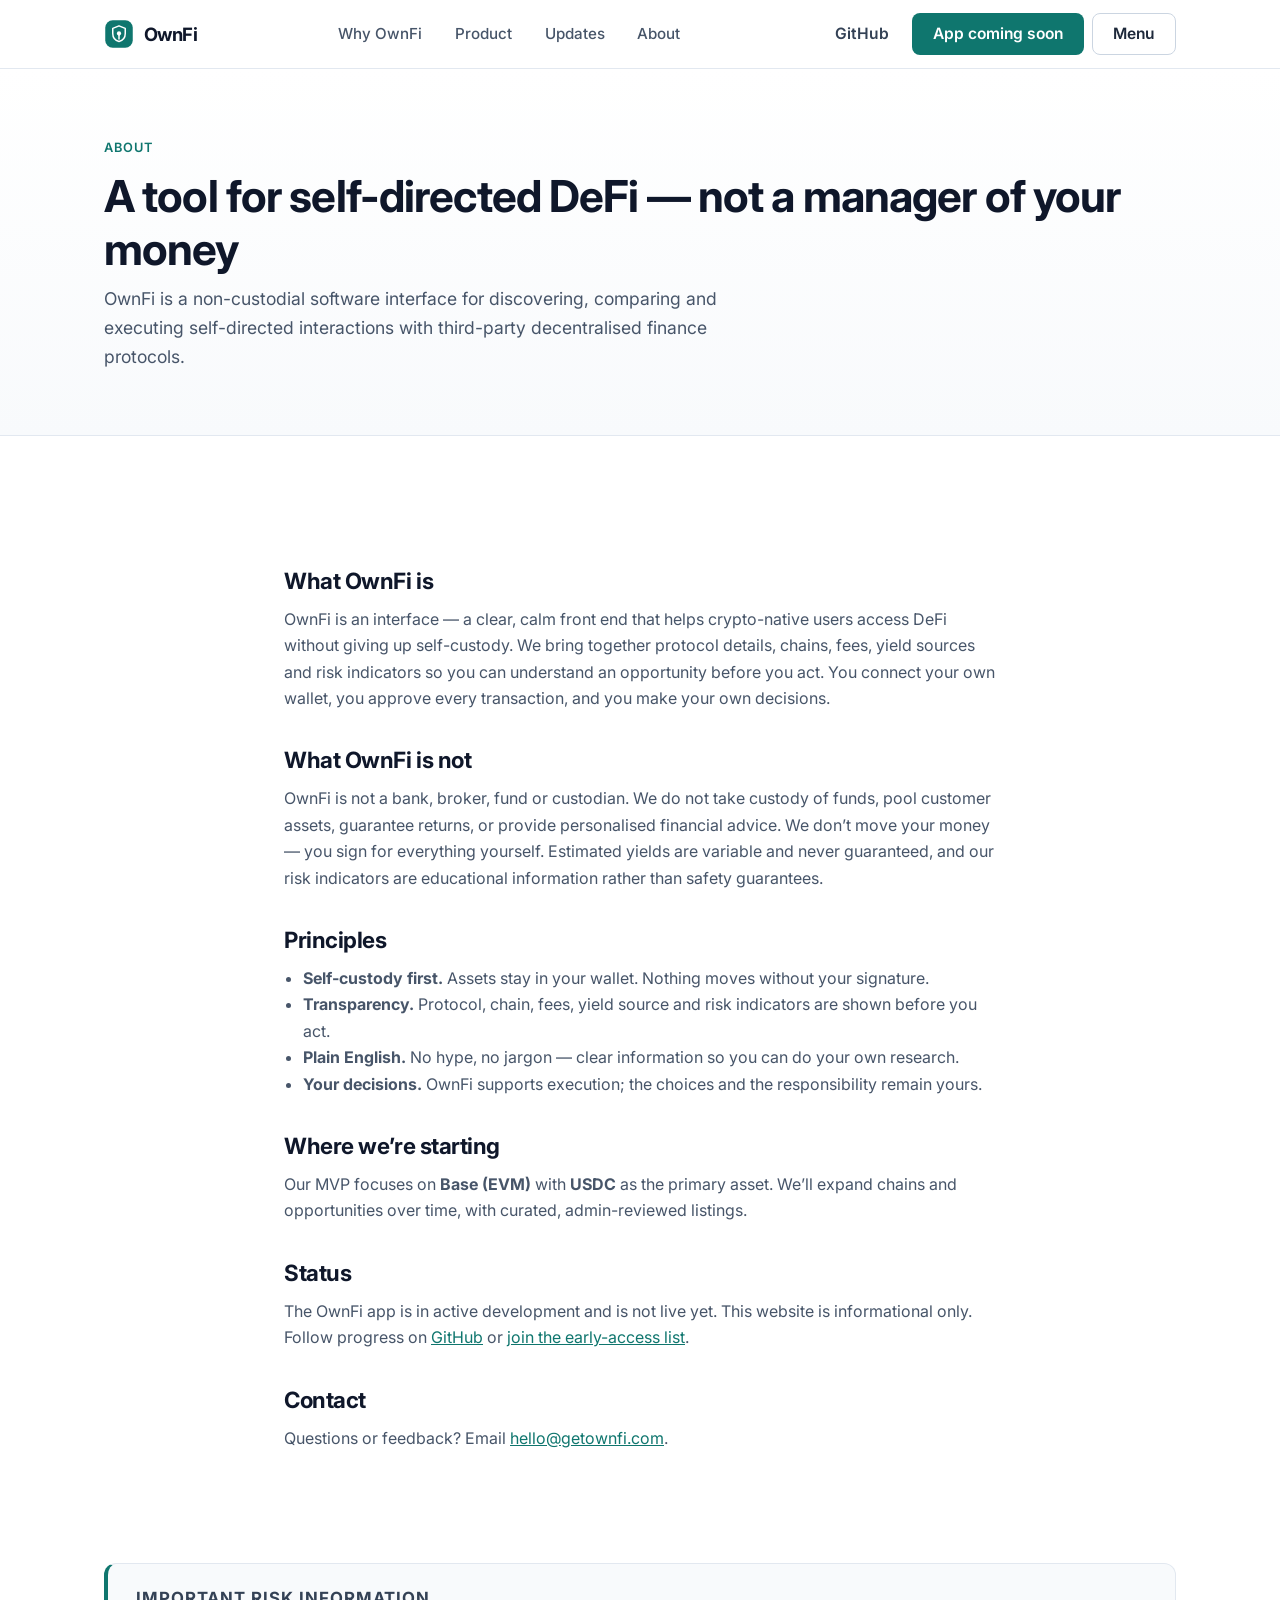
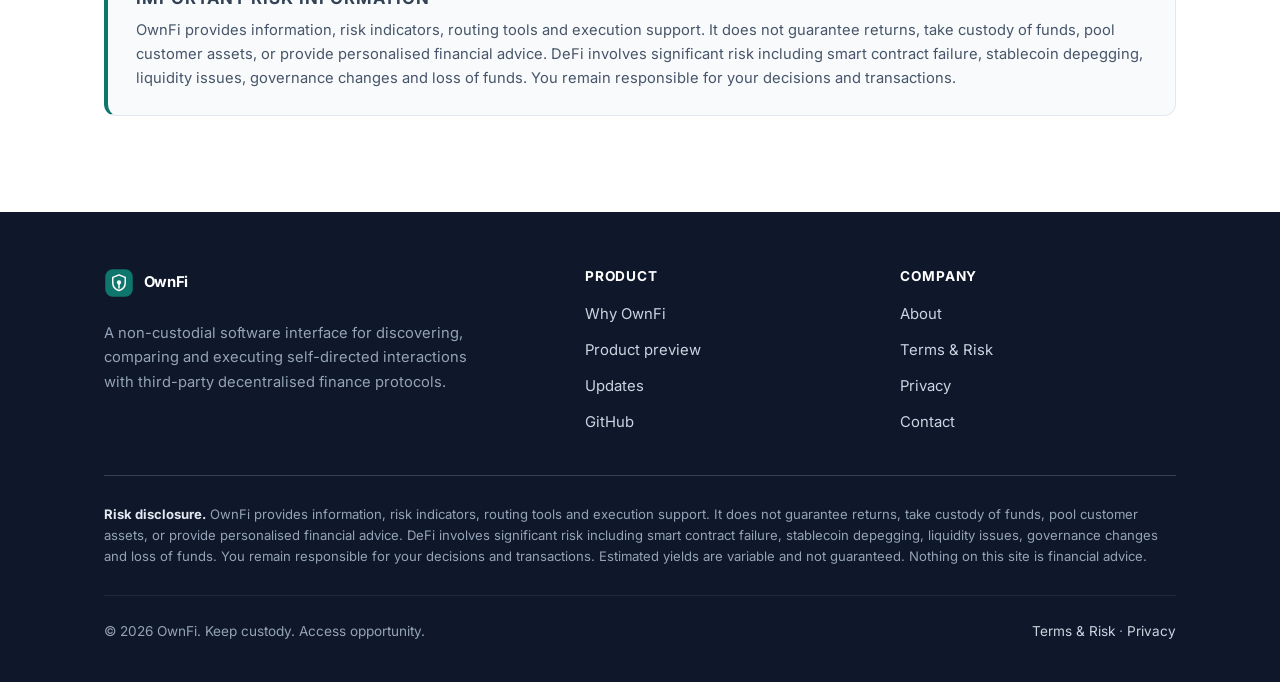
==== about.html @ 13d73ce5 "Add OwnFi static marketing site Static, dependency-free marketing site for GitHub Pages: Home, About" ====
<!doctype html>
<html lang="en">
  <head>
    <meta charset="utf-8" />
    <meta name="viewport" content="width=device-width, initial-scale=1" />
    <title>About — OwnFi</title>
    <meta
      name="description"
      content="OwnFi is a non-custodial interface for self-directed DeFi. Learn what we are building, what we are not, and the principles behind it."
    />
    <link rel="canonical" href="https://getownfi.com/about.html" />

    <link rel="icon" href="favicon.svg" type="image/svg+xml" />
    <link rel="apple-touch-icon" href="favicon.svg" />

    <meta property="og:type" content="website" />
    <meta property="og:site_name" content="OwnFi" />
    <meta property="og:title" content="About — OwnFi" />
    <meta
      property="og:description"
      content="A non-custodial interface for self-directed DeFi. Keep custody. Access opportunity."
    />
    <meta property="og:url" content="https://getownfi.com/about.html" />
    <meta property="og:image" content="https://getownfi.com/assets/img/og.svg" />
    <meta name="twitter:card" content="summary_large_image" />

    <link rel="preconnect" href="https://fonts.googleapis.com" />
    <link rel="preconnect" href="https://fonts.gstatic.com" crossorigin />
    <link
      href="https://fonts.googleapis.com/css2?family=Inter:wght@400;500;600;700&display=swap"
      rel="stylesheet"
    />
    <link rel="stylesheet" href="assets/css/styles.css" />
  </head>
  <body>
    <a class="skip-link" href="#main">Skip to content</a>

    <header class="site-header">
      <div class="container nav">
        <a class="brand" href="index.html" aria-label="OwnFi home">
          <img class="brand__mark" src="assets/img/logo.svg" alt="" width="30" height="30" />
          OwnFi
        </a>
        <nav aria-label="Primary">
          <ul class="nav__links" id="primary-nav">
            <li><a href="index.html#value">Why OwnFi</a></li>
            <li><a href="index.html#product">Product</a></li>
            <li><a href="index.html#updates">Updates</a></li>
            <li><a href="about.html" aria-current="page">About</a></li>
          </ul>
        </nav>
        <div class="nav__cta">
          <a class="btn btn--ghost" href="https://github.com/GetOwnFi" rel="noopener">GitHub</a>
          <a class="btn btn--primary" href="index.html#waitlist">App coming soon</a>
          <button
            class="btn btn--secondary nav-toggle"
            type="button"
            aria-expanded="false"
            aria-controls="primary-nav"
            aria-label="Toggle navigation menu"
          >
            Menu
          </button>
        </div>
      </div>
    </header>

    <main id="main">
      <section class="page-hero">
        <div class="container">
          <span class="eyebrow">About</span>
          <h1>A tool for self-directed DeFi — not a manager of your money</h1>
          <p>
            OwnFi is a non-custodial software interface for discovering, comparing and executing
            self-directed interactions with third-party decentralised finance protocols.
          </p>
        </div>
      </section>

      <section class="section">
        <div class="container prose">
          <h2>What OwnFi is</h2>
          <p>
            OwnFi is an interface — a clear, calm front end that helps crypto-native users access
            DeFi without giving up self-custody. We bring together protocol details, chains, fees,
            yield sources and risk indicators so you can understand an opportunity before you act.
            You connect your own wallet, you approve every transaction, and you make your own
            decisions.
          </p>

          <h2>What OwnFi is not</h2>
          <p>
            OwnFi is not a bank, broker, fund or custodian. We do not take custody of funds, pool
            customer assets, guarantee returns, or provide personalised financial advice. We don’t
            move your money — you sign for everything yourself. Estimated yields are variable and
            never guaranteed, and our risk indicators are educational information rather than safety
            guarantees.
          </p>

          <h2>Principles</h2>
          <ul>
            <li>
              <strong>Self-custody first.</strong> Assets stay in your wallet. Nothing moves without
              your signature.
            </li>
            <li>
              <strong>Transparency.</strong> Protocol, chain, fees, yield source and risk indicators
              are shown before you act.
            </li>
            <li>
              <strong>Plain English.</strong> No hype, no jargon — clear information so you can do
              your own research.
            </li>
            <li>
              <strong>Your decisions.</strong> OwnFi supports execution; the choices and the
              responsibility remain yours.
            </li>
          </ul>

          <h2>Where we’re starting</h2>
          <p>
            Our MVP focuses on <strong>Base (EVM)</strong> with <strong>USDC</strong> as the primary
            asset. We’ll expand chains and opportunities over time, with curated, admin-reviewed
            listings.
          </p>

          <h2>Status</h2>
          <p>
            The OwnFi app is in active development and is not live yet. This website is informational
            only. Follow progress on
            <a href="https://github.com/GetOwnFi" rel="noopener">GitHub</a> or
            <a href="index.html#waitlist">join the early-access list</a>.
          </p>

          <h2>Contact</h2>
          <p>
            Questions or feedback? Email
            <a href="mailto:hello@getownfi.com">hello@getownfi.com</a>.
          </p>
        </div>
      </section>

      <section class="section" style="padding-top: 0;">
        <div class="container">
          <div class="disclaimer">
            <h2>Important risk information</h2>
            <p>
              OwnFi provides information, risk indicators, routing tools and execution support. It
              does not guarantee returns, take custody of funds, pool customer assets, or provide
              personalised financial advice. DeFi involves significant risk including smart contract
              failure, stablecoin depegging, liquidity issues, governance changes and loss of funds.
              You remain responsible for your decisions and transactions.
            </p>
          </div>
        </div>
      </section>
    </main>

    <footer class="site-footer">
      <div class="container">
        <div class="footer__grid">
          <div class="footer__col footer__brand-col">
            <a class="brand" href="index.html" aria-label="OwnFi home">
              <img class="brand__mark" src="assets/img/logo.svg" alt="" width="30" height="30" />
              OwnFi
            </a>
            <p class="footer__about">
              A non-custodial software interface for discovering, comparing and executing
              self-directed interactions with third-party decentralised finance protocols.
            </p>
          </div>
          <div class="footer__col">
            <h4>Product</h4>
            <ul>
              <li><a href="index.html#value">Why OwnFi</a></li>
              <li><a href="index.html#product">Product preview</a></li>
              <li><a href="index.html#updates">Updates</a></li>
              <li><a href="https://github.com/GetOwnFi" rel="noopener">GitHub</a></li>
            </ul>
          </div>
          <div class="footer__col">
            <h4>Company</h4>
            <ul>
              <li><a href="about.html">About</a></li>
              <li><a href="terms.html">Terms &amp; Risk</a></li>
              <li><a href="privacy.html">Privacy</a></li>
              <li><a href="mailto:hello@getownfi.com">Contact</a></li>
            </ul>
          </div>
        </div>

        <p class="footer__disclaimer">
          <strong>Risk disclosure.</strong> OwnFi provides information, risk indicators, routing
          tools and execution support. It does not guarantee returns, take custody of funds, pool
          customer assets, or provide personalised financial advice. DeFi involves significant risk
          including smart contract failure, stablecoin depegging, liquidity issues, governance
          changes and loss of funds. You remain responsible for your decisions and transactions.
          Estimated yields are variable and not guaranteed. Nothing on this site is financial advice.
        </p>

        <div class="footer__bottom">
          <span>&copy; <span id="year">2026</span> OwnFi. Keep custody. Access opportunity.</span>
          <span>
            <a href="terms.html">Terms &amp; Risk</a> ·
            <a href="privacy.html">Privacy</a>
          </span>
        </div>
      </div>
    </footer>

    <script src="assets/js/main.js" defer></script>
  </body>
</html>
---- assets/css/styles.css ----
/* ==========================================================================
   OwnFi — marketing site styles
   Calm, trustworthy fintech. Slate/neutral palette + a single teal accent.
   ========================================================================== */

:root {
  /* Neutrals (slate) */
  --slate-50: #f8fafc;
  --slate-100: #f1f5f9;
  --slate-200: #e2e8f0;
  --slate-300: #cbd5e1;
  --slate-400: #94a3b8;
  --slate-500: #64748b;
  --slate-600: #475569;
  --slate-700: #334155;
  --slate-800: #1e293b;
  --slate-900: #0f172a;

  /* Accent (deep teal) */
  --accent-50: #ecfdf5;
  --accent-100: #d1fae5;
  --accent-500: #0f766e;
  --accent-600: #0d6a62;
  --accent-700: #0b554f;

  /* Semantic tokens */
  --bg: #ffffff;
  --bg-subtle: var(--slate-50);
  --surface: #ffffff;
  --border: var(--slate-200);
  --border-strong: var(--slate-300);
  --text: var(--slate-900);
  --text-muted: var(--slate-600);
  --text-subtle: var(--slate-500);
  --accent: var(--accent-500);
  --accent-hover: var(--accent-600);

  --radius-sm: 8px;
  --radius: 12px;
  --radius-lg: 18px;
  --shadow-sm: 0 1px 2px rgba(15, 23, 42, 0.04), 0 1px 3px rgba(15, 23, 42, 0.06);
  --shadow: 0 4px 12px rgba(15, 23, 42, 0.06), 0 2px 4px rgba(15, 23, 42, 0.04);
  --shadow-lg: 0 18px 40px rgba(15, 23, 42, 0.1);

  --maxw: 1120px;
  --font: "Inter", -apple-system, BlinkMacSystemFont, "Segoe UI", Roboto,
    Helvetica, Arial, sans-serif;
  --font-mono: ui-monospace, SFMono-Regular, "SF Mono", Menlo, Consolas,
    "Liberation Mono", monospace;
}

/* ---------- Reset ---------- */
*,
*::before,
*::after {
  box-sizing: border-box;
}

html {
  scroll-behavior: smooth;
  -webkit-text-size-adjust: 100%;
}

@media (prefers-reduced-motion: reduce) {
  html {
    scroll-behavior: auto;
  }
  * {
    animation-duration: 0.001ms !important;
    transition-duration: 0.001ms !important;
  }
}

body {
  margin: 0;
  font-family: var(--font);
  color: var(--text);
  background: var(--bg);
  line-height: 1.65;
  -webkit-font-smoothing: antialiased;
  text-rendering: optimizeLegibility;
}

img,
svg {
  display: block;
  max-width: 100%;
}

a {
  color: var(--accent);
  text-decoration: none;
}

a:hover {
  text-decoration: underline;
}

h1,
h2,
h3,
h4 {
  line-height: 1.2;
  letter-spacing: -0.02em;
  color: var(--slate-900);
  margin: 0 0 0.5em;
  font-weight: 700;
}

p {
  margin: 0 0 1rem;
}

ul,
ol {
  margin: 0 0 1rem;
  padding-left: 1.2rem;
}

/* ---------- Accessibility helpers ---------- */
:focus-visible {
  outline: 3px solid var(--accent);
  outline-offset: 2px;
  border-radius: 4px;
}

.skip-link {
  position: absolute;
  left: -9999px;
  top: 0;
  background: var(--slate-900);
  color: #fff;
  padding: 0.75rem 1rem;
  border-radius: 0 0 var(--radius-sm) 0;
  z-index: 100;
}

.skip-link:focus {
  left: 0;
}

.visually-hidden {
  position: absolute;
  width: 1px;
  height: 1px;
  padding: 0;
  margin: -1px;
  overflow: hidden;
  clip: rect(0, 0, 0, 0);
  white-space: nowrap;
  border: 0;
}

/* ---------- Layout ---------- */
.container {
  width: 100%;
  max-width: var(--maxw);
  margin-inline: auto;
  padding-inline: 1.5rem;
}

.section {
  padding-block: clamp(3.5rem, 8vw, 6rem);
}

.section--subtle {
  background: var(--bg-subtle);
  border-block: 1px solid var(--border);
}

.section__head {
  max-width: 640px;
  margin-bottom: 2.5rem;
}

.section__head.center {
  margin-inline: auto;
  text-align: center;
}

.eyebrow {
  display: inline-block;
  font-size: 0.8rem;
  font-weight: 600;
  letter-spacing: 0.08em;
  text-transform: uppercase;
  color: var(--accent);
  margin-bottom: 0.75rem;
}

.section h2 {
  font-size: clamp(1.6rem, 3.5vw, 2.25rem);
}

.lead {
  font-size: 1.125rem;
  color: var(--text-muted);
}

/* ---------- Header / nav ---------- */
.site-header {
  position: sticky;
  top: 0;
  z-index: 50;
  background: rgba(255, 255, 255, 0.85);
  backdrop-filter: saturate(180%) blur(12px);
  border-bottom: 1px solid var(--border);
}

.nav {
  display: flex;
  align-items: center;
  justify-content: space-between;
  gap: 1rem;
  height: 68px;
}

.brand {
  display: inline-flex;
  align-items: center;
  gap: 0.6rem;
  font-weight: 700;
  font-size: 1.15rem;
  color: var(--slate-900);
  letter-spacing: -0.02em;
}

.brand:hover {
  text-decoration: none;
}

.brand__mark {
  width: 30px;
  height: 30px;
  flex: none;
}

.nav__links {
  display: flex;
  align-items: center;
  gap: 0.35rem;
  list-style: none;
  margin: 0;
  padding: 0;
}

.nav__links a {
  display: inline-block;
  padding: 0.5rem 0.85rem;
  border-radius: var(--radius-sm);
  color: var(--text-muted);
  font-weight: 500;
  font-size: 0.95rem;
}

.nav__links a:hover {
  color: var(--slate-900);
  background: var(--slate-100);
  text-decoration: none;
}

.nav__cta {
  display: flex;
  align-items: center;
  gap: 0.5rem;
}

.nav-toggle {
  display: none;
}

/* ---------- Buttons ---------- */
.btn {
  display: inline-flex;
  align-items: center;
  justify-content: center;
  gap: 0.5rem;
  font-family: inherit;
  font-weight: 600;
  font-size: 0.975rem;
  line-height: 1;
  padding: 0.75rem 1.25rem;
  border-radius: var(--radius-sm);
  border: 1px solid transparent;
  cursor: pointer;
  transition: background-color 0.15s ease, border-color 0.15s ease,
    color 0.15s ease, transform 0.05s ease;
  white-space: nowrap;
}

.btn:hover {
  text-decoration: none;
}

.btn:active {
  transform: translateY(1px);
}

.btn--primary {
  background: var(--accent);
  color: #fff;
}

.btn--primary:hover {
  background: var(--accent-hover);
  color: #fff;
}

.btn--secondary {
  background: var(--surface);
  color: var(--slate-800);
  border-color: var(--border-strong);
}

.btn--secondary:hover {
  background: var(--slate-50);
  border-color: var(--slate-400);
}

.btn--ghost {
  background: transparent;
  color: var(--slate-700);
  padding-inline: 0.85rem;
}

.btn--ghost:hover {
  background: var(--slate-100);
}

.btn--lg {
  padding: 0.9rem 1.6rem;
  font-size: 1.05rem;
}

/* ---------- Hero ---------- */
.hero {
  position: relative;
  padding-block: clamp(3.5rem, 9vw, 6.5rem);
  background: radial-gradient(
      1200px 500px at 75% -10%,
      var(--accent-50),
      transparent 60%
    ),
    linear-gradient(180deg, #ffffff 0%, var(--slate-50) 100%);
  border-bottom: 1px solid var(--border);
}

.hero__grid {
  display: grid;
  grid-template-columns: 1.05fr 0.95fr;
  gap: clamp(2rem, 5vw, 4rem);
  align-items: center;
}

.hero__badge {
  display: inline-flex;
  align-items: center;
  gap: 0.5rem;
  background: var(--surface);
  border: 1px solid var(--border);
  color: var(--text-muted);
  font-size: 0.85rem;
  font-weight: 500;
  padding: 0.4rem 0.85rem;
  border-radius: 999px;
  box-shadow: var(--shadow-sm);
  margin-bottom: 1.5rem;
}

.hero__badge .dot {
  width: 8px;
  height: 8px;
  border-radius: 50%;
  background: var(--accent);
  flex: none;
}

.hero h1 {
  font-size: clamp(2.1rem, 5.2vw, 3.4rem);
  margin-bottom: 1.1rem;
}

.hero__sub {
  font-size: 1.18rem;
  color: var(--text-muted);
  max-width: 38ch;
  margin-bottom: 2rem;
}

.hero__actions {
  display: flex;
  flex-wrap: wrap;
  gap: 0.85rem;
  margin-bottom: 1.25rem;
}

.hero__note {
  font-size: 0.9rem;
  color: var(--text-subtle);
  margin: 0;
}

/* ---------- Mock app preview (hero) ---------- */
.mock {
  background: var(--surface);
  border: 1px solid var(--border);
  border-radius: var(--radius-lg);
  box-shadow: var(--shadow-lg);
  overflow: hidden;
}

.mock__bar {
  display: flex;
  align-items: center;
  gap: 0.4rem;
  padding: 0.75rem 1rem;
  background: var(--slate-50);
  border-bottom: 1px solid var(--border);
}

.mock__bar span {
  width: 11px;
  height: 11px;
  border-radius: 50%;
  background: var(--slate-300);
}

.mock__bar .mock__url {
  width: auto;
  height: auto;
  background: var(--surface);
  border: 1px solid var(--border);
  border-radius: 6px;
  padding: 0.2rem 0.7rem;
  margin-left: 0.6rem;
  font-size: 0.78rem;
  color: var(--text-subtle);
  font-family: var(--font-mono);
}

.mock__body {
  padding: 1.25rem;
}

.mock__row {
  display: flex;
  align-items: center;
  justify-content: space-between;
  gap: 1rem;
  margin-bottom: 1rem;
}

.mock__title {
  font-size: 0.8rem;
  font-weight: 600;
  text-transform: uppercase;
  letter-spacing: 0.06em;
  color: var(--text-subtle);
}

.mock__balance {
  font-size: 1.85rem;
  font-weight: 700;
  letter-spacing: -0.02em;
}

.mock__pill {
  font-size: 0.72rem;
  font-weight: 600;
  padding: 0.25rem 0.6rem;
  border-radius: 999px;
  background: var(--accent-50);
  color: var(--accent-700);
  border: 1px solid var(--accent-100);
}

.mock__list {
  list-style: none;
  margin: 0;
  padding: 0;
  display: grid;
  gap: 0.6rem;
}

.mock__item {
  display: flex;
  align-items: center;
  justify-content: space-between;
  gap: 0.75rem;
  padding: 0.75rem 0.85rem;
  border: 1px solid var(--border);
  border-radius: var(--radius-sm);
  background: var(--surface);
}

.mock__item-main {
  display: flex;
  align-items: center;
  gap: 0.7rem;
  min-width: 0;
}

.mock__token {
  width: 32px;
  height: 32px;
  border-radius: 50%;
  background: var(--slate-100);
  display: grid;
  place-items: center;
  font-size: 0.72rem;
  font-weight: 700;
  color: var(--slate-600);
  flex: none;
}

.mock__item-name {
  font-weight: 600;
  font-size: 0.92rem;
}

.mock__item-sub {
  font-size: 0.78rem;
  color: var(--text-subtle);
}

.mock__apy {
  text-align: right;
}

.mock__apy strong {
  display: block;
  font-size: 0.95rem;
  color: var(--accent-700);
}

.mock__apy span {
  font-size: 0.72rem;
  color: var(--text-subtle);
}

.risk-dots {
  display: inline-flex;
  gap: 3px;
  vertical-align: middle;
}

.risk-dots i {
  width: 6px;
  height: 6px;
  border-radius: 50%;
  background: var(--slate-300);
  display: inline-block;
}

.risk-dots[data-level="1"] i:nth-child(-n + 1),
.risk-dots[data-level="2"] i:nth-child(-n + 2),
.risk-dots[data-level="3"] i:nth-child(-n + 3) {
  background: var(--accent);
}

/* ---------- Cards / grids ---------- */
.grid {
  display: grid;
  gap: 1.25rem;
}

.grid--3 {
  grid-template-columns: repeat(3, 1fr);
}

.grid--2 {
  grid-template-columns: repeat(2, 1fr);
}

.card {
  background: var(--surface);
  border: 1px solid var(--border);
  border-radius: var(--radius);
  padding: 1.6rem;
  box-shadow: var(--shadow-sm);
  height: 100%;
}

.card h3 {
  font-size: 1.2rem;
  margin-bottom: 0.5rem;
}

.card p {
  color: var(--text-muted);
  margin: 0;
  font-size: 0.97rem;
}

.card__icon {
  width: 44px;
  height: 44px;
  border-radius: 10px;
  background: var(--accent-50);
  border: 1px solid var(--accent-100);
  color: var(--accent-700);
  display: grid;
  place-items: center;
  margin-bottom: 1.1rem;
}

.card__icon svg {
  width: 22px;
  height: 22px;
}

/* Feature (product preview) grid */
.feature {
  display: flex;
  gap: 1rem;
  padding: 1.4rem;
  background: var(--surface);
  border: 1px solid var(--border);
  border-radius: var(--radius);
  box-shadow: var(--shadow-sm);
}

.feature__num {
  font-family: var(--font-mono);
  font-size: 0.8rem;
  font-weight: 600;
  color: var(--accent-700);
  background: var(--accent-50);
  border: 1px solid var(--accent-100);
  border-radius: 8px;
  width: 34px;
  height: 34px;
  display: grid;
  place-items: center;
  flex: none;
}

.feature h3 {
  font-size: 1.05rem;
  margin-bottom: 0.3rem;
}

.feature p {
  margin: 0;
  font-size: 0.92rem;
  color: var(--text-muted);
}

/* Chips */
.chips {
  display: flex;
  flex-wrap: wrap;
  gap: 0.6rem;
  margin-top: 1.5rem;
}

.chip {
  display: inline-flex;
  align-items: center;
  gap: 0.45rem;
  font-size: 0.85rem;
  font-weight: 500;
  color: var(--text-muted);
  background: var(--surface);
  border: 1px solid var(--border);
  border-radius: 999px;
  padding: 0.4rem 0.85rem;
}

.chip strong {
  color: var(--slate-900);
}

/* ---------- Callout / waitlist ---------- */
.callout {
  background: var(--slate-900);
  color: var(--slate-100);
  border-radius: var(--radius-lg);
  padding: clamp(2rem, 5vw, 3.25rem);
  text-align: center;
}

.callout h2 {
  color: #fff;
}

.callout p {
  color: var(--slate-300);
  max-width: 52ch;
  margin-inline: auto;
}

.callout .hero__actions {
  justify-content: center;
  margin-top: 1.75rem;
  margin-bottom: 0;
}

.callout .btn--secondary {
  background: transparent;
  color: #fff;
  border-color: rgba(255, 255, 255, 0.3);
}

.callout .btn--secondary:hover {
  background: rgba(255, 255, 255, 0.08);
  border-color: rgba(255, 255, 255, 0.5);
}

.waitlist {
  display: flex;
  flex-wrap: wrap;
  gap: 0.6rem;
  justify-content: center;
  max-width: 460px;
  margin: 1.75rem auto 0;
}

.waitlist input[type="email"] {
  flex: 1 1 240px;
  min-width: 0;
  font-family: inherit;
  font-size: 1rem;
  padding: 0.8rem 1rem;
  border-radius: var(--radius-sm);
  border: 1px solid rgba(255, 255, 255, 0.25);
  background: rgba(255, 255, 255, 0.06);
  color: #fff;
}

.waitlist input[type="email"]::placeholder {
  color: var(--slate-400);
}

.waitlist input[type="email"]:focus-visible {
  outline-color: var(--accent-100);
  background: rgba(255, 255, 255, 0.12);
}

.waitlist .form-note {
  flex-basis: 100%;
  font-size: 0.8rem;
  color: var(--slate-400);
  margin: 0.25rem 0 0;
}

/* ---------- Disclaimer ---------- */
.disclaimer {
  border: 1px solid var(--border);
  border-left: 4px solid var(--accent);
  background: var(--bg-subtle);
  border-radius: var(--radius);
  padding: 1.5rem 1.75rem;
}

.disclaimer h2 {
  font-size: 1.05rem;
  text-transform: uppercase;
  letter-spacing: 0.06em;
  color: var(--slate-700);
  margin-bottom: 0.6rem;
}

.disclaimer p {
  font-size: 0.92rem;
  color: var(--text-muted);
  margin: 0;
}

/* ---------- Prose (legal / about pages) ---------- */
.page-hero {
  padding-block: clamp(2.5rem, 6vw, 4rem);
  background: linear-gradient(180deg, #ffffff 0%, var(--slate-50) 100%);
  border-bottom: 1px solid var(--border);
}

.page-hero h1 {
  font-size: clamp(1.9rem, 4.5vw, 2.75rem);
  margin-bottom: 0.5rem;
}

.page-hero p {
  color: var(--text-muted);
  font-size: 1.1rem;
  margin: 0;
  max-width: 60ch;
}

.prose {
  max-width: 760px;
}

.prose h2 {
  font-size: 1.4rem;
  margin-top: 2.25rem;
}

.prose h3 {
  font-size: 1.1rem;
  margin-top: 1.5rem;
}

.prose p,
.prose li {
  color: var(--text-muted);
}

.prose a {
  text-decoration: underline;
}

.meta-note {
  font-size: 0.9rem;
  color: var(--text-subtle);
  font-style: italic;
}

/* ---------- Footer ---------- */
.site-footer {
  background: var(--slate-900);
  color: var(--slate-300);
  padding-block: 3.5rem 2.5rem;
}

.footer__grid {
  display: grid;
  grid-template-columns: 1.6fr 1fr 1fr;
  gap: 2.5rem;
  margin-bottom: 2.5rem;
}

.site-footer .brand {
  color: #fff;
}

.footer__about {
  font-size: 0.92rem;
  color: var(--slate-400);
  max-width: 42ch;
  margin-top: 1rem;
}

.footer__col h4 {
  color: #fff;
  font-size: 0.85rem;
  text-transform: uppercase;
  letter-spacing: 0.06em;
  margin-bottom: 1rem;
}

.footer__col ul {
  list-style: none;
  margin: 0;
  padding: 0;
  display: grid;
  gap: 0.6rem;
}

.footer__col a {
  color: var(--slate-300);
  font-size: 0.93rem;
}

.footer__col a:hover {
  color: #fff;
}

.footer__disclaimer {
  border-top: 1px solid var(--slate-700);
  padding-top: 1.75rem;
  font-size: 0.82rem;
  color: var(--slate-400);
  line-height: 1.6;
}

.footer__disclaimer strong {
  color: var(--slate-200);
}

.footer__bottom {
  display: flex;
  flex-wrap: wrap;
  justify-content: space-between;
  gap: 1rem;
  align-items: center;
  margin-top: 1.75rem;
  padding-top: 1.5rem;
  border-top: 1px solid var(--slate-800);
  font-size: 0.85rem;
  color: var(--slate-400);
}

.footer__bottom a {
  color: var(--slate-300);
}

/* ---------- Responsive ---------- */
@media (max-width: 900px) {
  .hero__grid {
    grid-template-columns: 1fr;
  }
  .hero__media {
    order: -1;
    max-width: 480px;
  }
  .grid--3 {
    grid-template-columns: repeat(2, 1fr);
  }
  .footer__grid {
    grid-template-columns: 1fr 1fr;
  }
  .footer__brand-col {
    grid-column: 1 / -1;
  }
}

@media (max-width: 680px) {
  .nav__links,
  .nav__cta .btn--ghost {
    display: none;
  }
  .nav-toggle {
    display: inline-flex;
  }
  .nav__links.is-open {
    display: flex;
    position: absolute;
    top: 68px;
    left: 0;
    right: 0;
    flex-direction: column;
    align-items: stretch;
    gap: 0.25rem;
    background: var(--surface);
    border-bottom: 1px solid var(--border);
    padding: 0.75rem 1.5rem 1.25rem;
    box-shadow: var(--shadow);
  }
  .nav__links.is-open a {
    padding: 0.7rem 0.5rem;
  }
  .grid--3,
  .grid--2 {
    grid-template-columns: 1fr;
  }
  .footer__grid {
    grid-template-columns: 1fr;
    gap: 2rem;
  }
}
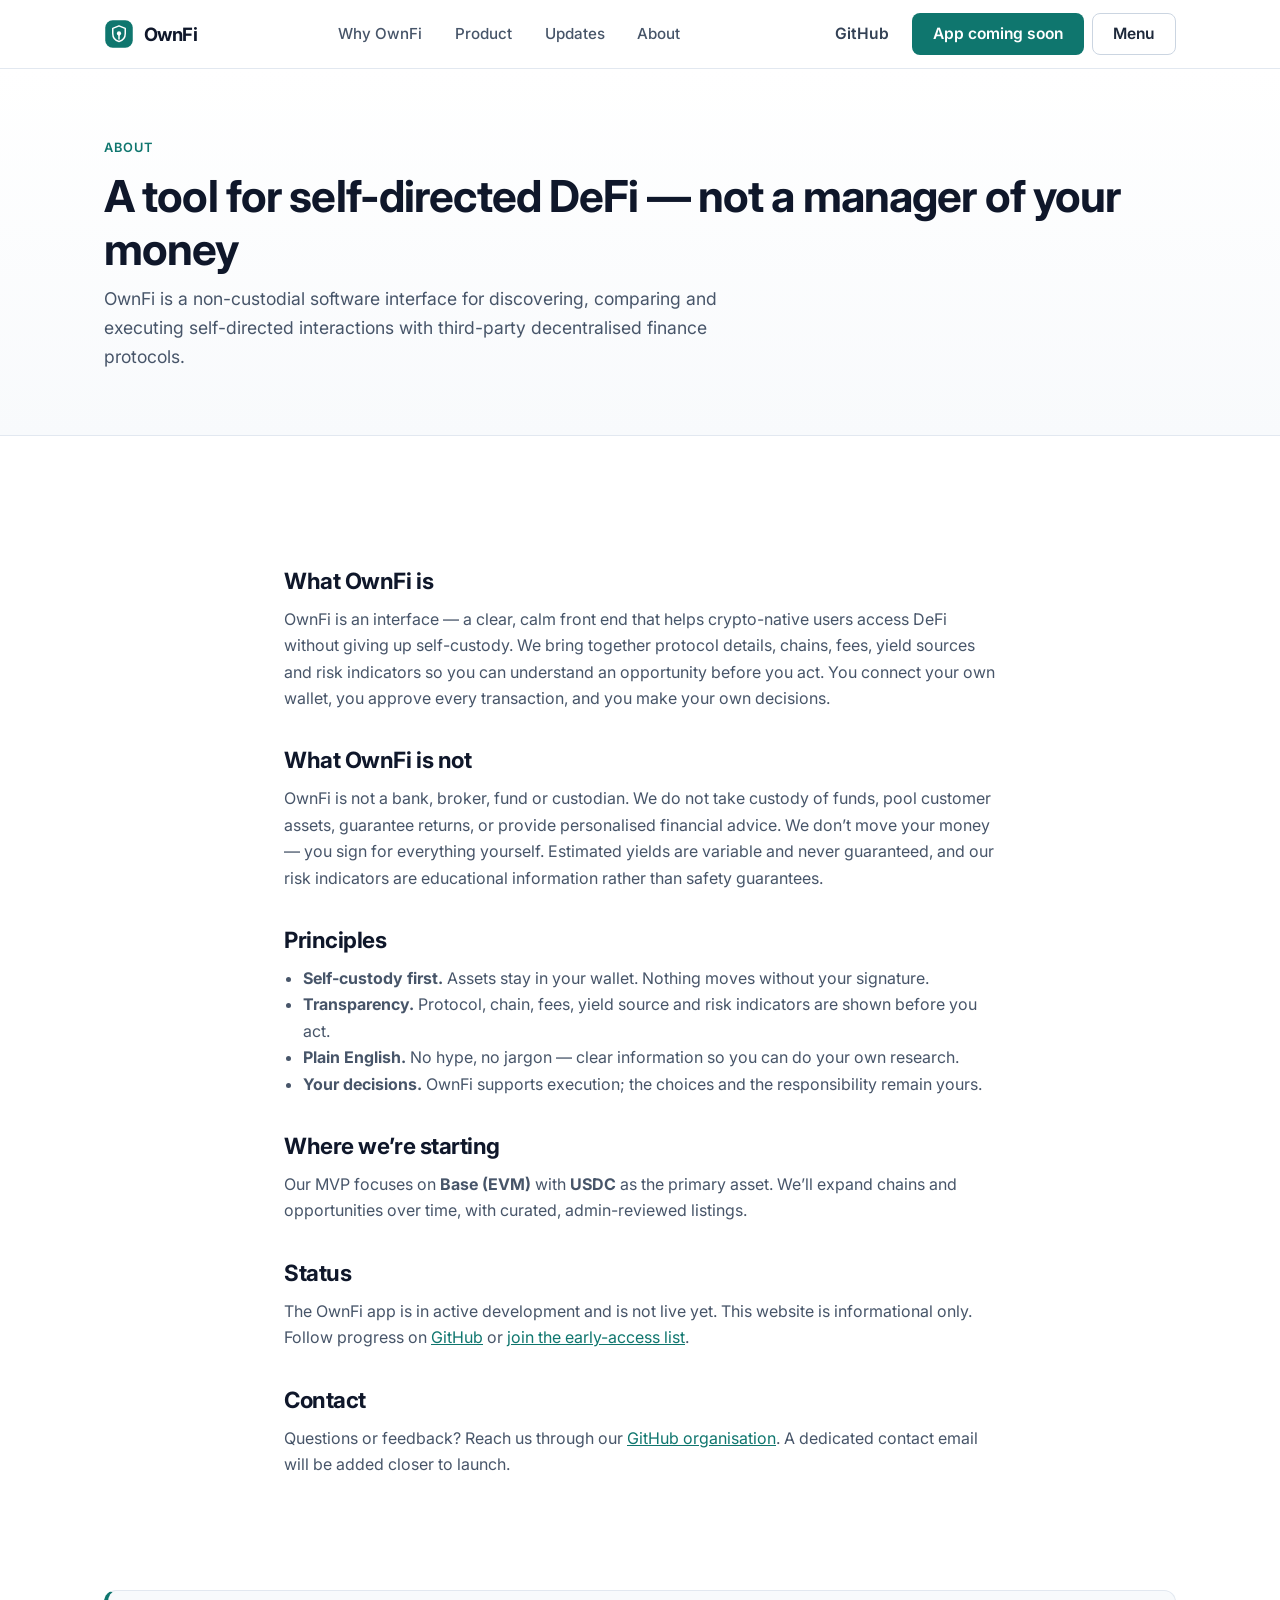
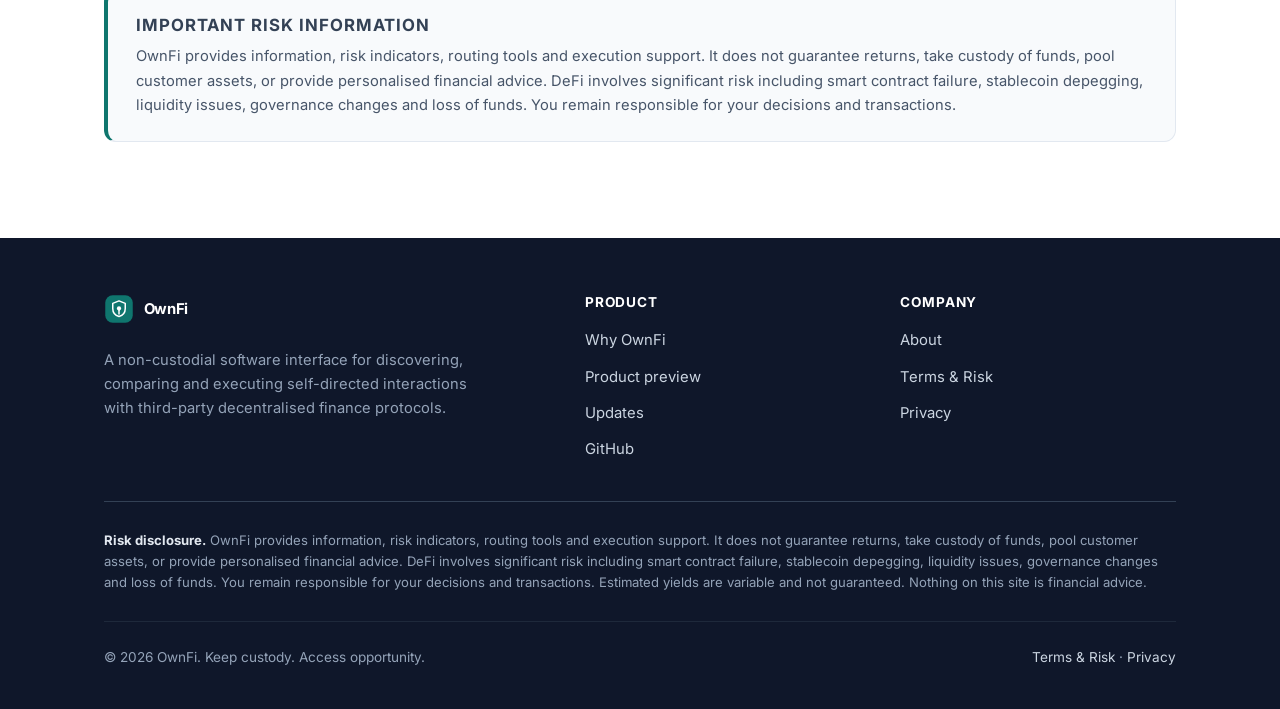
==== commit afba9ee0: "Remove contact email until forwarding is set up Email forwarding for hello@getownfi.com isn't config" ====
--- a/about.html
+++ b/about.html
@@ -134,8 +134,9 @@
 
           <h2>Contact</h2>
           <p>
-            Questions or feedback? Email
-            <a href="mailto:hello@getownfi.com">hello@getownfi.com</a>.
+            Questions or feedback? Reach us through our
+            <a href="https://github.com/GetOwnFi" rel="noopener">GitHub organisation</a>. A
+            dedicated contact email will be added closer to launch.
           </p>
         </div>
       </section>
@@ -184,7 +185,6 @@
               <li><a href="about.html">About</a></li>
               <li><a href="terms.html">Terms &amp; Risk</a></li>
               <li><a href="privacy.html">Privacy</a></li>
-              <li><a href="mailto:hello@getownfi.com">Contact</a></li>
             </ul>
           </div>
         </div>
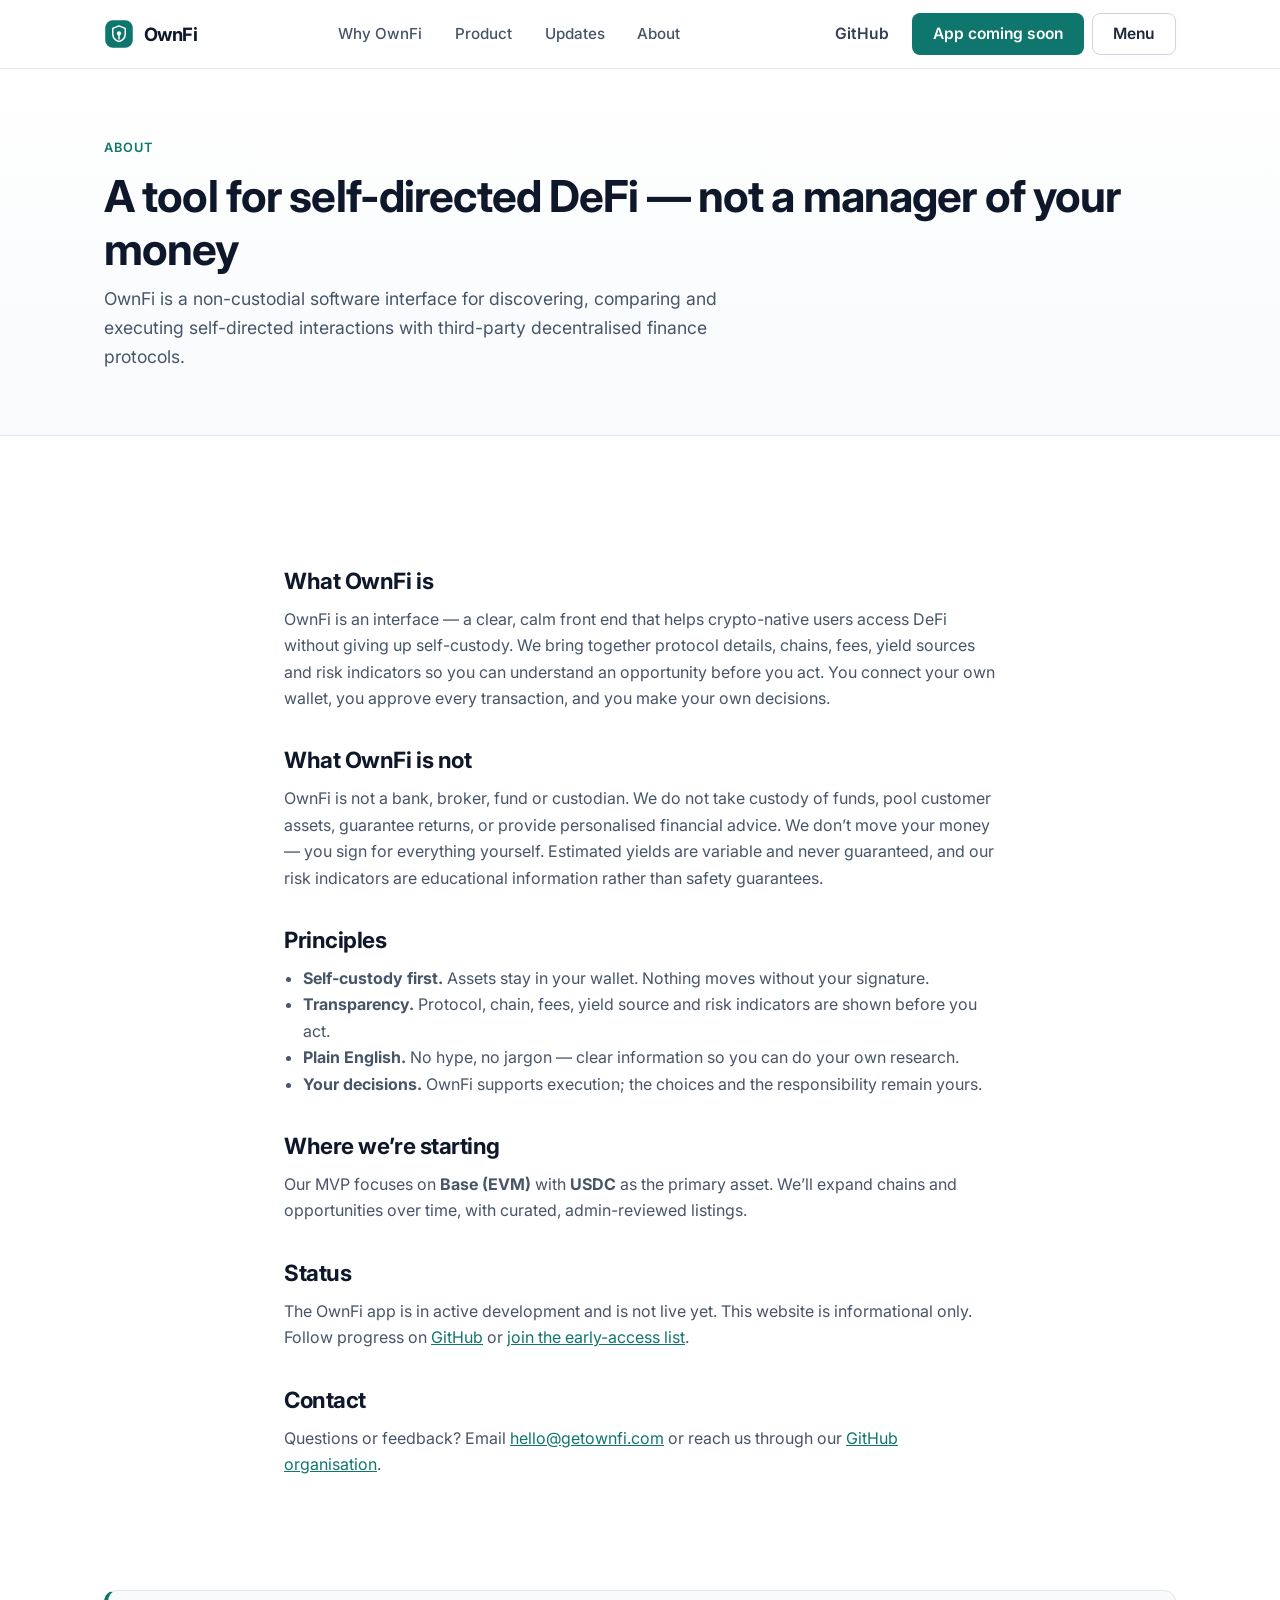
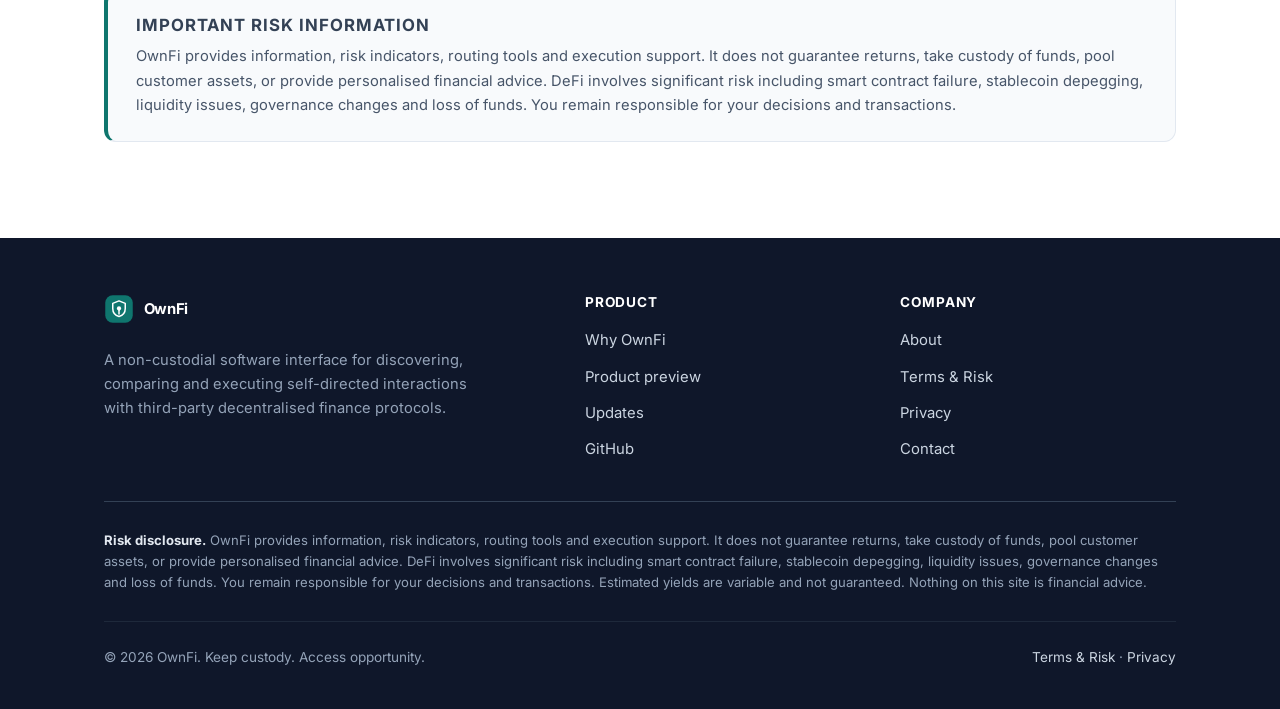
==== commit 4fcc37c1: "Use mailto links instead of a server-side signup form We have no mail server to send email from the " ====
--- a/about.html
+++ b/about.html
@@ -134,9 +134,9 @@
 
           <h2>Contact</h2>
           <p>
-            Questions or feedback? Reach us through our
-            <a href="https://github.com/GetOwnFi" rel="noopener">GitHub organisation</a>. A
-            dedicated contact email will be added closer to launch.
+            Questions or feedback? Email
+            <a href="mailto:hello@getownfi.com">hello@getownfi.com</a> or reach us through our
+            <a href="https://github.com/GetOwnFi" rel="noopener">GitHub organisation</a>.
           </p>
         </div>
       </section>
@@ -185,6 +185,7 @@
               <li><a href="about.html">About</a></li>
               <li><a href="terms.html">Terms &amp; Risk</a></li>
               <li><a href="privacy.html">Privacy</a></li>
+              <li><a href="mailto:hello@getownfi.com">Contact</a></li>
             </ul>
           </div>
         </div>
--- a/assets/css/styles.css
+++ b/assets/css/styles.css
@@ -707,43 +707,6 @@
   border-color: rgba(255, 255, 255, 0.5);
 }
 
-.waitlist {
-  display: flex;
-  flex-wrap: wrap;
-  gap: 0.6rem;
-  justify-content: center;
-  max-width: 460px;
-  margin: 1.75rem auto 0;
-}
-
-.waitlist input[type="email"] {
-  flex: 1 1 240px;
-  min-width: 0;
-  font-family: inherit;
-  font-size: 1rem;
-  padding: 0.8rem 1rem;
-  border-radius: var(--radius-sm);
-  border: 1px solid rgba(255, 255, 255, 0.25);
-  background: rgba(255, 255, 255, 0.06);
-  color: #fff;
-}
-
-.waitlist input[type="email"]::placeholder {
-  color: var(--slate-400);
-}
-
-.waitlist input[type="email"]:focus-visible {
-  outline-color: var(--accent-100);
-  background: rgba(255, 255, 255, 0.12);
-}
-
-.waitlist .form-note {
-  flex-basis: 100%;
-  font-size: 0.8rem;
-  color: var(--slate-400);
-  margin: 0.25rem 0 0;
-}
-
 /* ---------- Disclaimer ---------- */
 .disclaimer {
   border: 1px solid var(--border);
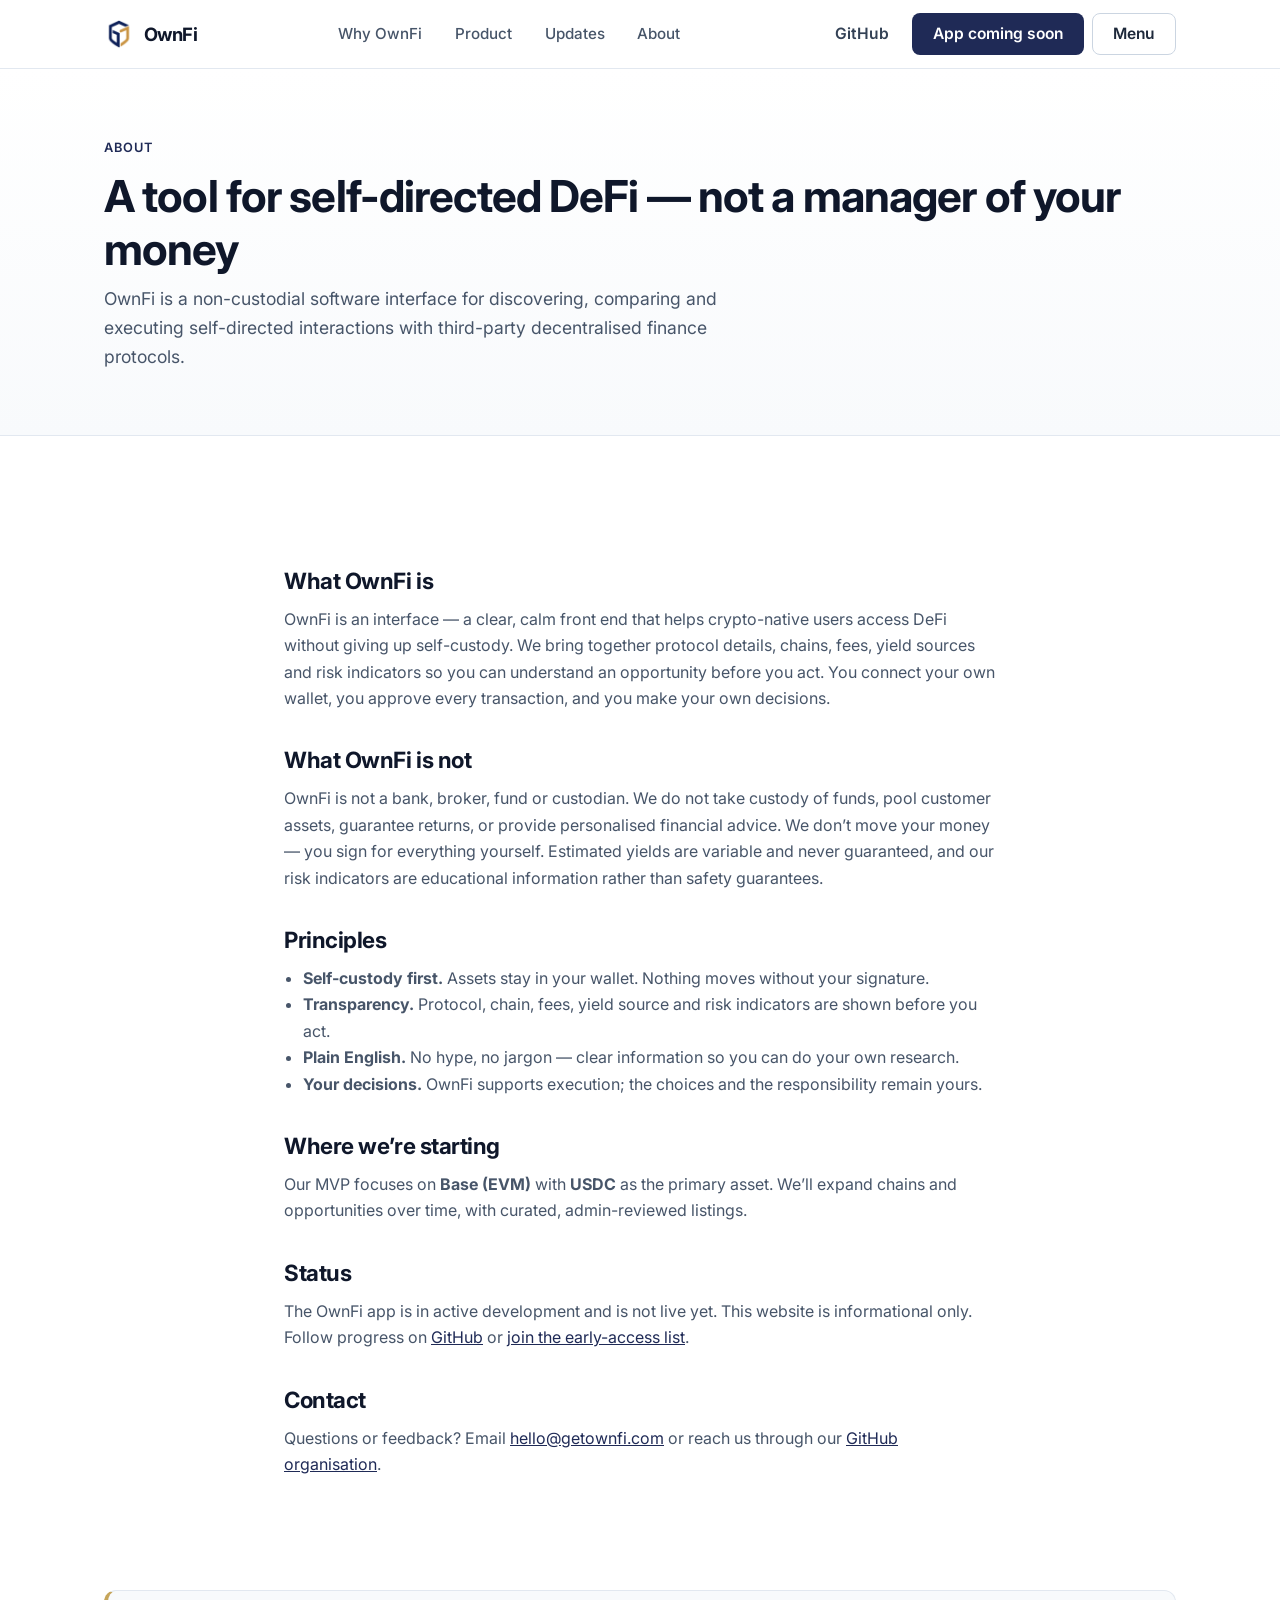
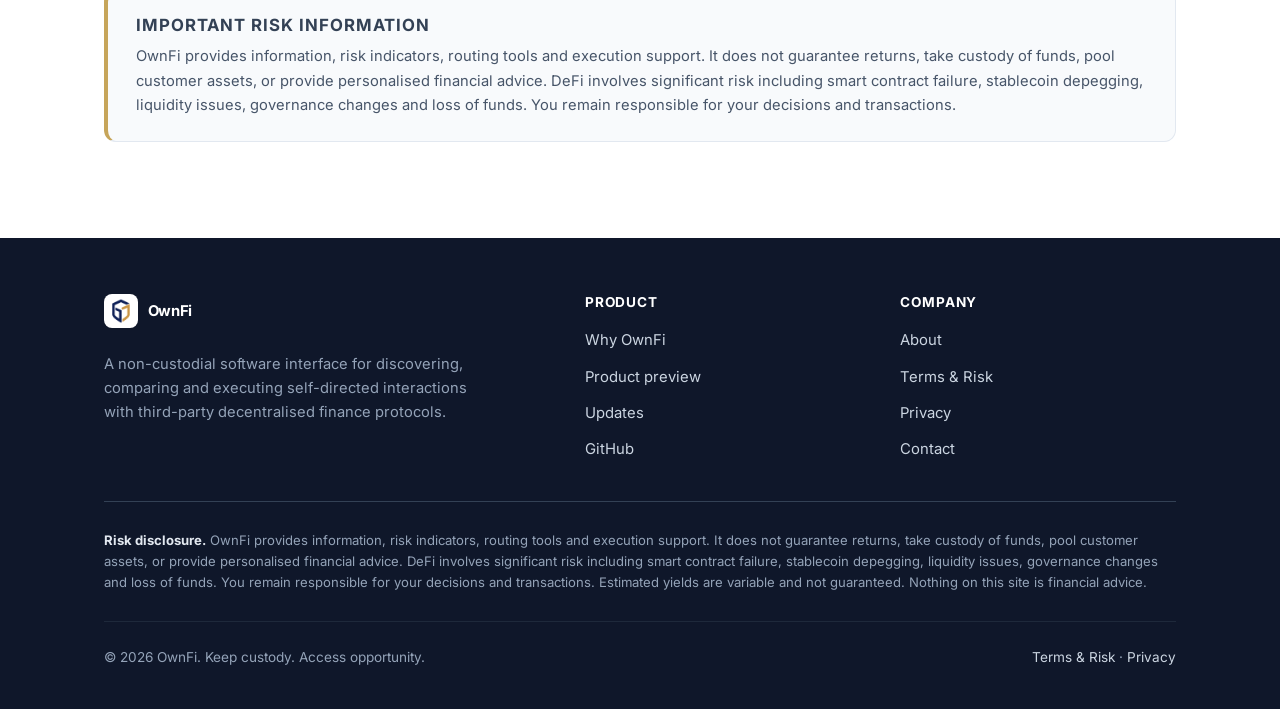
==== commit 35f79385: "Add brand logo and re-theme to indigo/gold Wire the OwnFi shield mark into the nav, footer, favicon," ====
--- a/about.html
+++ b/about.html
@@ -10,8 +10,9 @@
     />
     <link rel="canonical" href="https://getownfi.com/about.html" />
 
-    <link rel="icon" href="favicon.svg" type="image/svg+xml" />
-    <link rel="apple-touch-icon" href="favicon.svg" />
+    <link rel="icon" type="image/png" href="favicon.png" />
+    <link rel="apple-touch-icon" href="apple-touch-icon.png" />
+    <meta name="theme-color" content="#1f2a56" />
 
     <meta property="og:type" content="website" />
     <meta property="og:site_name" content="OwnFi" />
@@ -21,7 +22,7 @@
       content="A non-custodial interface for self-directed DeFi. Keep custody. Access opportunity."
     />
     <meta property="og:url" content="https://getownfi.com/about.html" />
-    <meta property="og:image" content="https://getownfi.com/assets/img/og.svg" />
+    <meta property="og:image" content="https://getownfi.com/assets/img/og.png" />
     <meta name="twitter:card" content="summary_large_image" />
 
     <link rel="preconnect" href="https://fonts.googleapis.com" />
@@ -38,7 +39,7 @@
     <header class="site-header">
       <div class="container nav">
         <a class="brand" href="index.html" aria-label="OwnFi home">
-          <img class="brand__mark" src="assets/img/logo.svg" alt="" width="30" height="30" />
+          <img class="brand__mark" src="assets/img/logo-mark.png" alt="" width="30" height="30" />
           OwnFi
         </a>
         <nav aria-label="Primary">
@@ -162,7 +163,7 @@
         <div class="footer__grid">
           <div class="footer__col footer__brand-col">
             <a class="brand" href="index.html" aria-label="OwnFi home">
-              <img class="brand__mark" src="assets/img/logo.svg" alt="" width="30" height="30" />
+              <img class="brand__mark" src="assets/img/logo-mark.png" alt="" width="30" height="30" />
               OwnFi
             </a>
             <p class="footer__about">
--- a/assets/css/styles.css
+++ b/assets/css/styles.css
@@ -16,12 +16,17 @@
   --slate-800: #1e293b;
   --slate-900: #0f172a;
 
-  /* Accent (deep teal) */
-  --accent-50: #ecfdf5;
-  --accent-100: #d1fae5;
-  --accent-500: #0f766e;
-  --accent-600: #0d6a62;
-  --accent-700: #0b554f;
+  /* Brand accent (indigo) */
+  --accent-50: #eef1f8;
+  --accent-100: #d8def0;
+  --accent-500: #1f2a56;
+  --accent-600: #18213f;
+  --accent-700: #141a35;
+
+  /* Secondary accent (muted gold) — decorative use only */
+  --gold-100: #f3ead4;
+  --gold-400: #c6a55a;
+  --gold-600: #a9863f;
 
   /* Semantic tokens */
   --bg: #ffffff;
@@ -371,7 +376,7 @@
   width: 8px;
   height: 8px;
   border-radius: 50%;
-  background: var(--accent);
+  background: var(--gold-400);
   flex: none;
 }
 
@@ -555,7 +560,7 @@
 .risk-dots[data-level="1"] i:nth-child(-n + 1),
 .risk-dots[data-level="2"] i:nth-child(-n + 2),
 .risk-dots[data-level="3"] i:nth-child(-n + 3) {
-  background: var(--accent);
+  background: var(--gold-400);
 }
 
 /* ---------- Cards / grids ---------- */
@@ -710,7 +715,7 @@
 /* ---------- Disclaimer ---------- */
 .disclaimer {
   border: 1px solid var(--border);
-  border-left: 4px solid var(--accent);
+  border-left: 4px solid var(--gold-400);
   background: var(--bg-subtle);
   border-radius: var(--radius);
   padding: 1.5rem 1.75rem;
@@ -794,6 +799,15 @@
 
 .site-footer .brand {
   color: #fff;
+}
+
+/* Indigo mark needs a light tile to stay legible on the dark footer */
+.site-footer .brand__mark {
+  width: 34px;
+  height: 34px;
+  background: #fff;
+  border-radius: 8px;
+  padding: 4px;
 }
 
 .footer__about {
